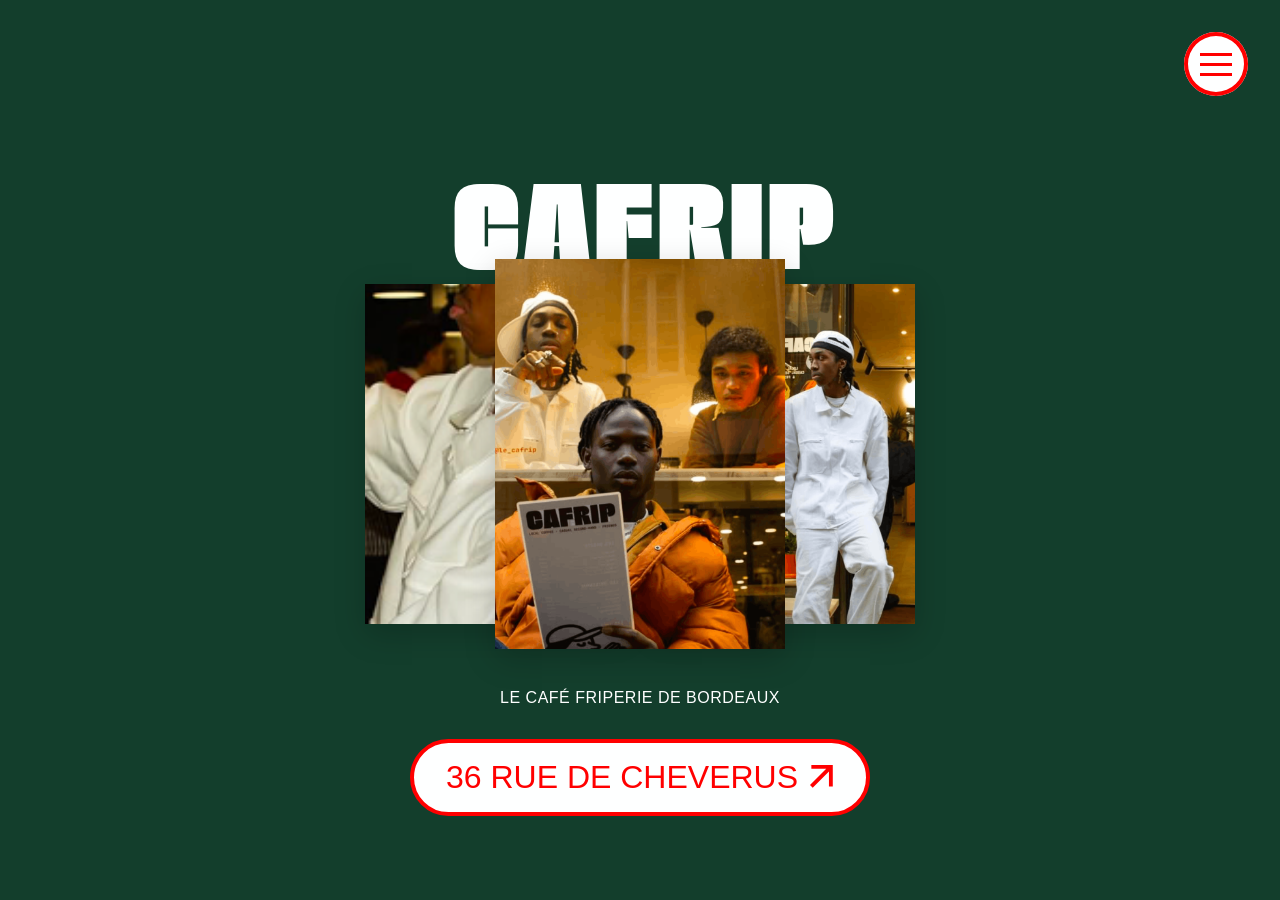
==== index.html @ 4154d9d3 "first commit" ====
<!DOCTYPE html>
<html lang="fr">

<head>
    <meta charset="UTF-8">
    <meta name="viewport" content="width=device-width, initial-scale=1.0">
    <title>CAFRIP - Le Café Friperie de Bordeaux</title>
    <link rel="stylesheet" href="style.css">
</head>

<body>
    <header>
        <button class="menu-button" id="openMenu" aria-label="Menu">
            <span class="hamburger"></span>
        </button>
    </header>

    <div class="menu-overlay" id="menuOverlay">
        <button class="close-button" id="closeMenu" aria-label="Fermer le menu">
            <span class="close-cross"></span>
        </button>
        <nav class="menu-nav">
            <a href="#" class="menu-link">ACCEUIL</a>
            <a href="#" class="menu-link">SHOP</a>
            <a href="#" class="menu-link">CARTE</a>
            <a href="#" class="menu-link">CONTACT</a>
        </nav>
    </div>

    <main class="scroll-container">
        <section class="section hero" id="home">
            <h1 class="main-title">CAFRIP</h1>

            <div class="image-track">
                <div class="image-container side left">
                    <img src="cafrip2.png" alt="Cafrip Side Image Left">
                </div>
                <div class="image-container center">
                    <img src="cafrip1.png" alt="Cafrip Central Image">
                </div>
                <div class="image-container side right">
                    <img src="cafrip3.png" alt="Cafrip Side Image Right">
                </div>
            </div>

            <p class="subtitle">LE CAFÉ FRIPERIE DE BORDEAUX</p>

            <a href="#" class="cta-button">
                36 RUE DE CHEVERUS <img src="arrow.svg" alt="arrow" class="arrow-icon">
            </a>
        </section>

        <section class="section shop" id="shop">
            <h2 class="main-title">SHOP</h2>

            <div class="product-grid">
                <div class="product-card">
                    <div class="product-image">
                        <img src="shop1.png" alt="Veste Carhartt">
                    </div>
                    <div class="product-info">
                        <span class="product-name">VESTE CARHARTT</span>
                        <span class="product-price">30€</span>
                    </div>
                </div>
                <div class="product-card">
                    <div class="product-image">
                        <img src="shop1.png" alt="Veste Carhartt">
                    </div>
                    <div class="product-info">
                        <span class="product-name">VESTE CARHARTT</span>
                        <span class="product-price">30€</span>
                    </div>
                </div>
                <div class="product-card">
                    <div class="product-image">
                        <img src="shop1.png" alt="Veste Carhartt">
                    </div>
                    <div class="product-info">
                        <span class="product-name">VESTE CARHARTT</span>
                        <span class="product-price">30€</span>
                    </div>
                </div>
                <div class="product-card">
                    <div class="product-image">
                        <img src="shop1.png" alt="Veste Carhartt">
                    </div>
                    <div class="product-info">
                        <span class="product-name">VESTE CARHARTT</span>
                        <span class="product-price">30€</span>
                    </div>
                </div>
            </div>

            <p class="shop-info">RETROUVEZ TOUTE NOTRE COLLECTION ET SES NOUVEAUTÉS EN MAGASIN</p>

            <a href="#" class="cta-button">
                SHOP VINTED <img src="arrow.svg" alt="arrow" class="arrow-icon">
            </a>
        </section>

        <section class="section carte" id="carte">
            <h2 class="main-title">CARTE</h2>

            <div class="carte-grid">
                <div class="carte-category">
                    <h3>CAFÉS</h3>
                    <div class="carte-item">
                        <span>ESPRESSO</span>
                        <span>2.50€</span>
                    </div>
                    <div class="carte-item">
                        <span>LATTE</span>
                        <span>4.50€</span>
                    </div>
                    <div class="carte-item">
                        <span>CAPPUCCINO</span>
                        <span>4.50€</span>
                    </div>
                    <div class="carte-item">
                        <span>FLAT WHITE</span>
                        <span>4.80€</span>
                    </div>
                </div>

                <div class="carte-category">
                    <h3>SWEETS</h3>
                    <div class="carte-item">
                        <span>COOKIE</span>
                        <span>3.50€</span>
                    </div>
                    <div class="carte-item">
                        <span>MUFFIN</span>
                        <span>4.00€</span>
                    </div>
                    <div class="carte-item">
                        <span>BROWNIE</span>
                        <span>4.50€</span>
                    </div>
                    <div class="carte-item">
                        <span>CAKE DU JOUR</span>
                        <span>4.50€</span>
                    </div>
                </div>
            </div>

        </section>
    </main>
    <script src="script.js"></script>
</body>

</html>
---- style.css ----
@font-face {
    font-family: 'NeilBold';
    src: url('Neil Bold.otf') format('opentype');
}

@import url('https://fonts.googleapis.com/css2?family=Outfit:wght@100;400;500&display=swap');

:root {
    --bg-color: #133E2C;
    --accent-red: #FF0000;
    --text-white: #FEFFFF;
    --font-main: 'NeilBold', sans-serif;
    --font-sub: 'Futura', 'Outfit', sans-serif;
}

* {
    margin: 0;
    padding: 0;
    box-sizing: border-box;
}

html,
body {
    height: 100%;
    overflow: hidden;
}

.scroll-container {
    height: 100dvh;
    overflow-y: auto;
    scroll-snap-type: y mandatory;
    scroll-behavior: smooth;
    -webkit-overflow-scrolling: touch;
}

body {
    background-color: var(--bg-color);
    color: var(--text-white);
    font-family: var(--font-sub);
}

header {
    display: flex;
    justify-content: flex-end;
    padding: 32px;
    position: fixed;
    width: 100%;
    top: 0;
    z-index: 500;
}

.menu-button {
    width: 64px;
    height: 64px;
    background-color: var(--text-white);
    border-radius: 50%;
    border: none;
    box-shadow: inset 0 0 0 4px var(--accent-red);
    display: flex;
    align-items: center;
    justify-content: center;
    cursor: pointer;
}

.hamburger {
    width: 32px;
    height: 3px;
    background-color: var(--accent-red);
    position: relative;
}

.hamburger::before,
.hamburger::after {
    content: '';
    position: absolute;
    width: 32px;
    height: 3px;
    background-color: var(--accent-red);
}

.hamburger::before {
    top: -10px;
    left: 0;
}

.hamburger::after {
    bottom: -10px;
    left: 0;
}

.menu-overlay {
    position: fixed;
    top: 0;
    left: 0;
    width: 100%;
    height: 100%;
    background-color: var(--text-white);
    z-index: 1000;
    display: flex;
    flex-direction: column;
    align-items: center;
    justify-content: center;
    opacity: 0;
    visibility: hidden;
    transition: all 0.4s ease-in-out;
}

.menu-overlay.active {
    opacity: 1;
    visibility: visible;
}

.close-button {
    position: absolute;
    top: 32px;
    right: 32px;
    width: 64px;
    height: 64px;
    background-color: transparent;
    border: 4px solid var(--accent-red);
    border-radius: 50%;
    display: flex;
    align-items: center;
    justify-content: center;
    cursor: pointer;
}

.close-cross {
    width: 32px;
    height: 3px;
    background-color: transparent;
    position: relative;
    display: flex;
    align-items: center;
    justify-content: center;
}

.close-cross::before,
.close-cross::after {
    content: '';
    position: absolute;
    width: 32px;
    height: 3px;
    background-color: var(--accent-red);
}

.close-cross::before {
    transform: rotate(45deg);
}

.close-cross::after {
    transform: rotate(-45deg);
}

.menu-nav {
    display: flex;
    flex-direction: column;
    align-items: center;
    gap: 56px;
}

.menu-link {
    font-size: 56px;
    color: var(--accent-red);
    text-decoration: none;
    font-weight: 500;
    text-transform: uppercase;
}

/* SECTION SYSTEM */
.section {
    height: 100dvh;
    width: 100vw;
    scroll-snap-align: start;
    scroll-snap-stop: always;
    display: flex;
    flex-direction: column;
    align-items: center;
    justify-content: center;
    position: relative;
    padding: 0 20px;
    flex-shrink: 0;
}

/* HERO SECTION CUSTOM */
.hero {
    padding-top: 100px;
}

.main-title {
    font-family: var(--font-main);
    font-size: 100px;
    line-height: 0.8;
    color: var(--text-white);
    margin-bottom: -6px;
    z-index: 1;
    text-align: center;
    white-space: nowrap;
    text-transform: uppercase;
    opacity: 0;
    transform: translateY(30px);
    transition: all 0.8s cubic-bezier(0.16, 1, 0.3, 1);
}

.section.is-visible .main-title {
    opacity: 1;
    transform: translateY(0);
}

.hero .image-track {
    display: flex;
    align-items: center;
    justify-content: center;
    width: 100vw;
    z-index: 10;
    margin-bottom: 40px;
    position: relative;
    opacity: 0;
    transform: scale(0.95);
    transition: all 1s cubic-bezier(0.16, 1, 0.3, 1) 0.2s;
}

.section.is-visible .image-track {
    opacity: 1;
    transform: scale(1);
}

.image-container {
    overflow: hidden;
    flex-shrink: 0;
    box-shadow: 0 10px 30px rgba(0, 0, 0, 0.2);
}

.image-container.center {
    width: 290px;
    height: 390px;
    z-index: 30;
    position: relative;
}

.image-container.side {
    width: 260px;
    height: 340px;
    z-index: 20;
    position: relative;
}

.image-container.side.left {
    margin-right: -130px;
}

.image-container.side.right {
    margin-left: -130px;
}

.image-container img {
    width: 100%;
    height: 100%;
    object-fit: cover;
}

.subtitle {
    font-weight: 100;
    font-size: 16px;
    letter-spacing: 0.5px;
    margin-bottom: 32px;
    text-align: center;
    text-transform: uppercase;
}

.cta-button {
    display: inline-flex;
    align-items: center;
    padding: 16px 32px;
    background-color: var(--text-white);
    color: var(--accent-red);
    border: 4px solid var(--accent-red);
    text-decoration: none;
    border-radius: 50px;
    font-size: 32px;
    font-weight: 500;
}

.arrow-icon {
    margin-left: 12px;
    width: 24px;
    height: 24px;
}

/* SHOP SECTION CUSTOM */
.shop {
    justify-content: flex-start;
    padding-top: 136px;
}

.shop .main-title {
    margin-bottom: 40px;
}

.product-grid {
    display: grid;
    grid-template-columns: 1fr 1fr;
    gap: 32px 20px;
    width: 100%;
    max-width: 360px;
    opacity: 0;
    transform: translateY(40px);
    transition: all 1s cubic-bezier(0.16, 1, 0.3, 1) 0.3s;
}

.section.is-visible .product-grid {
    opacity: 1;
    transform: translateY(0);
}

.product-card {
    display: flex;
    flex-direction: column;
    gap: 12px;
}

.product-image {
    width: 164px;
    height: 164px;
    background-color: #d9d9d9;
    overflow: hidden;
}

.product-image img {
    width: 100%;
    height: 100%;
    object-fit: cover;
}

.product-info {
    display: flex;
    justify-content: space-between;
    font-size: 12px;
    font-weight: 500;
    letter-spacing: 0.05em;
    padding: 0 4px;
}

.shop-info {
    font-size: 16px;
    text-align: center;
    max-width: 320px;
    line-height: 1.4;
    margin-top: 40px;
    opacity: 0;
    transform: translateY(20px);
    transition: all 1s cubic-bezier(0.16, 1, 0.3, 1) 0.5s;
}

.section.is-visible .shop-info {
    opacity: 1;
    transform: translateY(0);
}

.shop .cta-button {
    margin-top: 24px;
    margin-bottom: 40px;
}

/* CARTE SECTION */
.carte {
    justify-content: flex-start;
    padding-top: 136px;
}

.carte-grid {
    width: 100%;
    max-width: 320px;
    display: flex;
    flex-direction: column;
    gap: 40px;
    margin-top: 60px; /* Added spacing from title */
    opacity: 0;
    transform: translateY(40px);
    transition: all 1s cubic-bezier(0.16, 1, 0.3, 1) 0.3s;
}

.section.is-visible .carte-grid {
    opacity: 1;
    transform: translateY(0);
}

.carte-category {
    display: flex;
    flex-direction: column;
    gap: 16px;
}

.carte-category h3 {
    font-size: 20px;
    font-weight: 500;
    color: var(--accent-red);
    background-color: var(--text-white);
    padding: 4px 12px;
    align-self: flex-start;
    border-radius: 4px;
    letter-spacing: 0.1em;
}

.carte-item {
    display: flex;
    justify-content: space-between;
    font-size: 16px;
    font-weight: 500;
    letter-spacing: 0.05em;
    border-bottom: 1px solid rgba(254, 255, 255, 0.2);
    padding-bottom: 8px;
}

.carte .shop-info {
    margin-top: 56px;
    margin-bottom: 40px;
}
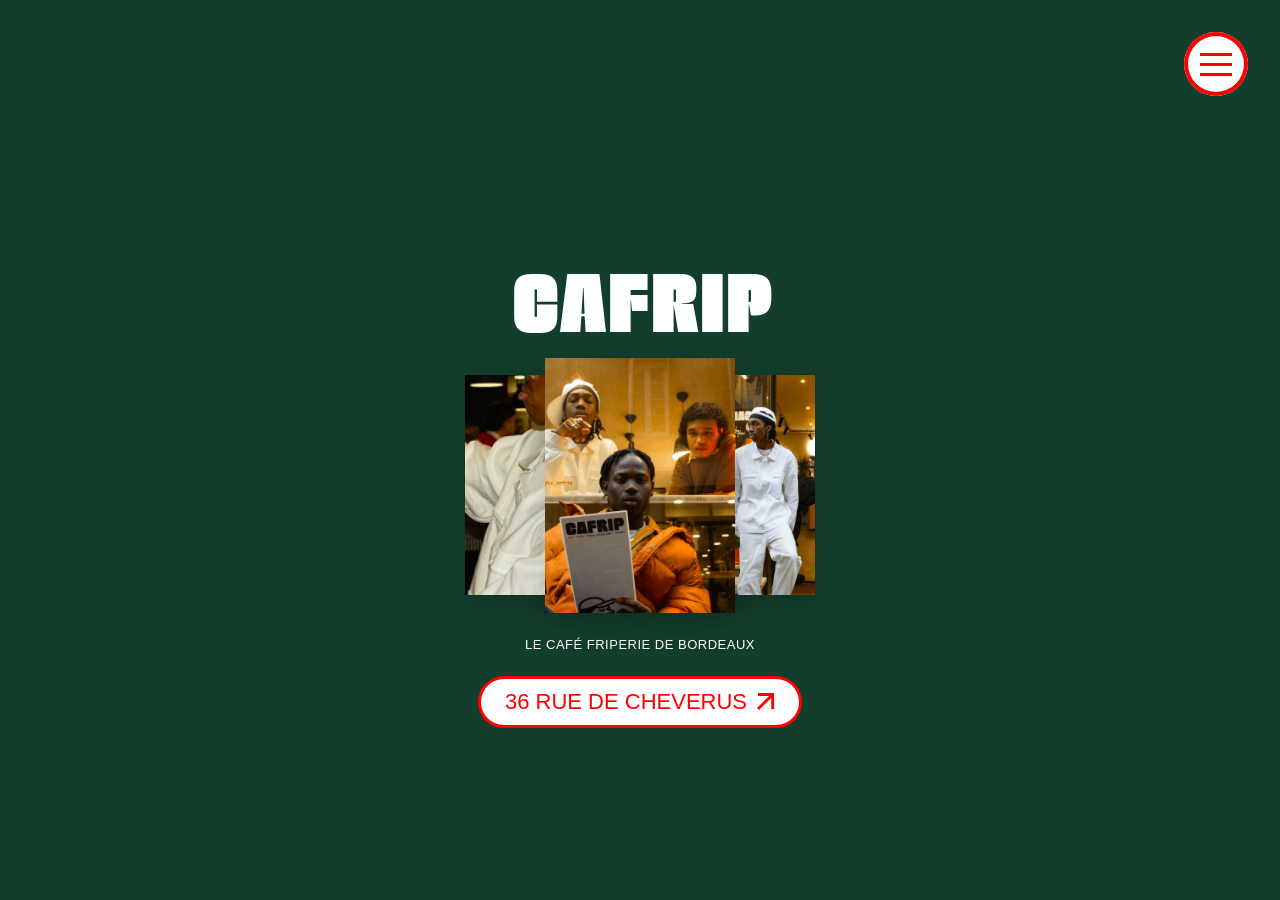
==== commit 0cbca943: "contact" ====
--- a/index.html
+++ b/index.html
@@ -143,7 +143,31 @@
                     </div>
                 </div>
             </div>
+        </section>
 
+        <section class="section contact" id="contact">
+            <h2 class="main-title">CONTACT</h2>
+
+            <div class="contact-info">
+                <div class="contact-block">
+                    <h3>ADRESSE</h3>
+                    <p>36 RUE DE CHEVERUS<br>33000 BORDEAUX</p>
+                </div>
+
+                <div class="contact-block">
+                    <h3>HORAIRES</h3>
+                    <p>MARDI - SAMEDI<br>11:00 — 19:00</p>
+                </div>
+
+                <div class="contact-block">
+                    <h3>INSTAGRAM</h3>
+                    <p>@le_cafrip</p>
+                </div>
+            </div>
+
+            <a href="https://maps.google.com" target="_blank" class="cta-button">
+                NOUS TROUVER <img src="arrow.svg" alt="arrow" class="arrow-icon">
+            </a>
         </section>
     </main>
     <script src="script.js"></script>
--- a/style.css
+++ b/style.css
@@ -37,6 +37,9 @@
     background-color: var(--bg-color);
     color: var(--text-white);
     font-family: var(--font-sub);
+    -webkit-font-smoothing: antialiased;
+    -moz-osx-font-smoothing: grayscale;
+    text-rendering: optimizeLegibility;
 }
 
 header {
@@ -156,18 +159,17 @@
     display: flex;
     flex-direction: column;
     align-items: center;
-    gap: 56px;
+    gap: 40px;
 }
 
 .menu-link {
-    font-size: 56px;
+    font-size: 40px;
     color: var(--accent-red);
     text-decoration: none;
     font-weight: 500;
     text-transform: uppercase;
 }
 
-/* SECTION SYSTEM */
 .section {
     height: 100dvh;
     width: 100vw;
@@ -182,23 +184,22 @@
     flex-shrink: 0;
 }
 
-/* HERO SECTION CUSTOM */
 .hero {
     padding-top: 100px;
 }
 
 .main-title {
     font-family: var(--font-main);
-    font-size: 100px;
-    line-height: 0.8;
+    font-size: clamp(48px, 12vw, 68px); /* More responsive sizing */
+    line-height: 0.9;
     color: var(--text-white);
-    margin-bottom: -6px;
+    margin-bottom: 0px;
     z-index: 1;
     text-align: center;
     white-space: nowrap;
     text-transform: uppercase;
     opacity: 0;
-    transform: translateY(30px);
+    transform: translateY(20px);
     transition: all 0.8s cubic-bezier(0.16, 1, 0.3, 1);
 }
 
@@ -213,10 +214,10 @@
     justify-content: center;
     width: 100vw;
     z-index: 10;
-    margin-bottom: 40px;
-    position: relative;
-    opacity: 0;
-    transform: scale(0.95);
+    margin: 24px 0; /* Standardized margin */
+    position: relative;
+    opacity: 0;
+    transform: scale(0.98);
     transition: all 1s cubic-bezier(0.16, 1, 0.3, 1) 0.2s;
 }
 
@@ -232,25 +233,25 @@
 }
 
 .image-container.center {
-    width: 290px;
-    height: 390px;
+    width: 190px;
+    height: 255px;
     z-index: 30;
     position: relative;
 }
 
 .image-container.side {
-    width: 260px;
-    height: 340px;
+    width: 165px;
+    height: 220px;
     z-index: 20;
     position: relative;
 }
 
 .image-container.side.left {
-    margin-right: -130px;
+    margin-right: -85px;
 }
 
 .image-container.side.right {
-    margin-left: -130px;
+    margin-left: -85px;
 }
 
 .image-container img {
@@ -261,9 +262,9 @@
 
 .subtitle {
     font-weight: 100;
-    font-size: 16px;
+    font-size: 13px;
     letter-spacing: 0.5px;
-    margin-bottom: 32px;
+    margin-bottom: 24px;
     text-align: center;
     text-transform: uppercase;
 }
@@ -271,132 +272,130 @@
 .cta-button {
     display: inline-flex;
     align-items: center;
-    padding: 16px 32px;
+    padding: 10px 24px;
     background-color: var(--text-white);
     color: var(--accent-red);
-    border: 4px solid var(--accent-red);
+    border: 3.5px solid var(--accent-red);
     text-decoration: none;
     border-radius: 50px;
-    font-size: 32px;
+    font-size: 22px;
     font-weight: 500;
 }
 
 .arrow-icon {
-    margin-left: 12px;
-    width: 24px;
-    height: 24px;
-}
-
-/* SHOP SECTION CUSTOM */
+    margin-left: 10px;
+    width: 18px;
+    height: 18px;
+}
+
 .shop {
-    justify-content: flex-start;
-    padding-top: 136px;
+    justify-content: center;
+    padding-top: 20px; /* Small buffer for the header */
 }
 
 .shop .main-title {
-    margin-bottom: 40px;
+    margin-bottom: 24px;
 }
 
 .product-grid {
     display: grid;
     grid-template-columns: 1fr 1fr;
-    gap: 32px 20px;
-    width: 100%;
-    max-width: 360px;
+    gap: 12px 12px; /* Reduced gaps */
+    width: 100%;
+    max-width: 320px;
+    opacity: 0;
+    transform: translateY(20px);
+    transition: all 1s cubic-bezier(0.16, 1, 0.3, 1) 0.3s;
+}
+
+.section.is-visible .product-grid {
+    opacity: 1;
+    transform: translateY(0);
+}
+
+.product-card {
+    display: flex;
+    flex-direction: column;
+    gap: 12px;
+}
+
+.product-image {
+    width: 100%;
+    aspect-ratio: 1/1;
+    background-color: #d9d9d9;
+    overflow: hidden;
+}
+
+.product-image img {
+    width: 100%;
+    height: 100%;
+    object-fit: cover;
+}
+
+.product-info {
+    display: flex;
+    justify-content: space-between;
+    font-size: 10px;
+    font-weight: 500;
+    letter-spacing: 0.05em;
+    padding: 0; /* Align perfectly with image edges */
+}
+
+.shop-info {
+    font-size: 13px;
+    text-align: center;
+    max-width: 260px;
+    line-height: 1.4;
+    margin-top: 20px;
+    opacity: 0;
+    transform: translateY(15px);
+    transition: all 1s cubic-bezier(0.16, 1, 0.3, 1) 0.5s;
+}
+
+.section.is-visible .shop-info {
+    opacity: 1;
+    transform: translateY(0);
+}
+
+.shop .cta-button {
+    margin-top: 12px;
+    margin-bottom: 0;
+}
+
+.carte {
+    justify-content: center;
+    padding-top: 20px;
+}
+
+.carte-grid {
+    width: 100%;
+    max-width: 300px;
+    display: flex;
+    flex-direction: column;
+    gap: 24px; /* More compact */
+    margin-top: 24px;
     opacity: 0;
     transform: translateY(40px);
     transition: all 1s cubic-bezier(0.16, 1, 0.3, 1) 0.3s;
 }
 
-.section.is-visible .product-grid {
+.section.is-visible .carte-grid {
     opacity: 1;
     transform: translateY(0);
 }
 
-.product-card {
-    display: flex;
-    flex-direction: column;
-    gap: 12px;
-}
-
-.product-image {
-    width: 164px;
-    height: 164px;
-    background-color: #d9d9d9;
-    overflow: hidden;
-}
-
-.product-image img {
-    width: 100%;
-    height: 100%;
-    object-fit: cover;
-}
-
-.product-info {
-    display: flex;
-    justify-content: space-between;
-    font-size: 12px;
-    font-weight: 500;
-    letter-spacing: 0.05em;
-    padding: 0 4px;
-}
-
-.shop-info {
+.carte-category {
+    display: flex;
+    flex-direction: column;
+    gap: 16px;
+}
+
+.carte-category h3 {
     font-size: 16px;
-    text-align: center;
-    max-width: 320px;
-    line-height: 1.4;
-    margin-top: 40px;
-    opacity: 0;
-    transform: translateY(20px);
-    transition: all 1s cubic-bezier(0.16, 1, 0.3, 1) 0.5s;
-}
-
-.section.is-visible .shop-info {
-    opacity: 1;
-    transform: translateY(0);
-}
-
-.shop .cta-button {
-    margin-top: 24px;
-    margin-bottom: 40px;
-}
-
-/* CARTE SECTION */
-.carte {
-    justify-content: flex-start;
-    padding-top: 136px;
-}
-
-.carte-grid {
-    width: 100%;
-    max-width: 320px;
-    display: flex;
-    flex-direction: column;
-    gap: 40px;
-    margin-top: 60px; /* Added spacing from title */
-    opacity: 0;
-    transform: translateY(40px);
-    transition: all 1s cubic-bezier(0.16, 1, 0.3, 1) 0.3s;
-}
-
-.section.is-visible .carte-grid {
-    opacity: 1;
-    transform: translateY(0);
-}
-
-.carte-category {
-    display: flex;
-    flex-direction: column;
-    gap: 16px;
-}
-
-.carte-category h3 {
-    font-size: 20px;
     font-weight: 500;
     color: var(--accent-red);
     background-color: var(--text-white);
-    padding: 4px 12px;
+    padding: 3px 10px;
     align-self: flex-start;
     border-radius: 4px;
     letter-spacing: 0.1em;
@@ -405,14 +404,61 @@
 .carte-item {
     display: flex;
     justify-content: space-between;
-    font-size: 16px;
+    font-size: 14px;
     font-weight: 500;
     letter-spacing: 0.05em;
     border-bottom: 1px solid rgba(254, 255, 255, 0.2);
-    padding-bottom: 8px;
+    padding-bottom: 6px;
 }
 
 .carte .shop-info {
     margin-top: 56px;
     margin-bottom: 40px;
+}
+
+/* CONTACT SECTION */
+.contact {
+    justify-content: center;
+    padding-top: 20px;
+}
+
+.contact-info {
+    width: 100%;
+    max-width: 300px;
+    display: flex;
+    flex-direction: column;
+    gap: 32px;
+    margin: 32px 0;
+    text-align: center;
+    opacity: 0;
+    transform: translateY(20px);
+    transition: all 1s cubic-bezier(0.16, 1, 0.3, 1) 0.3s;
+}
+
+.section.is-visible .contact-info {
+    opacity: 1;
+    transform: translateY(0);
+}
+
+.contact-block h3 {
+    font-size: 14px;
+    font-weight: 500;
+    color: var(--accent-red);
+    background-color: var(--text-white);
+    padding: 2px 8px;
+    display: inline-block;
+    border-radius: 4px;
+    letter-spacing: 0.1em;
+    margin-bottom: 12px;
+}
+
+.contact-block p {
+    font-size: 18px;
+    font-weight: 500;
+    line-height: 1.4;
+    letter-spacing: 0.05em;
+}
+
+.contact .cta-button {
+    margin-top: 16px;
 }
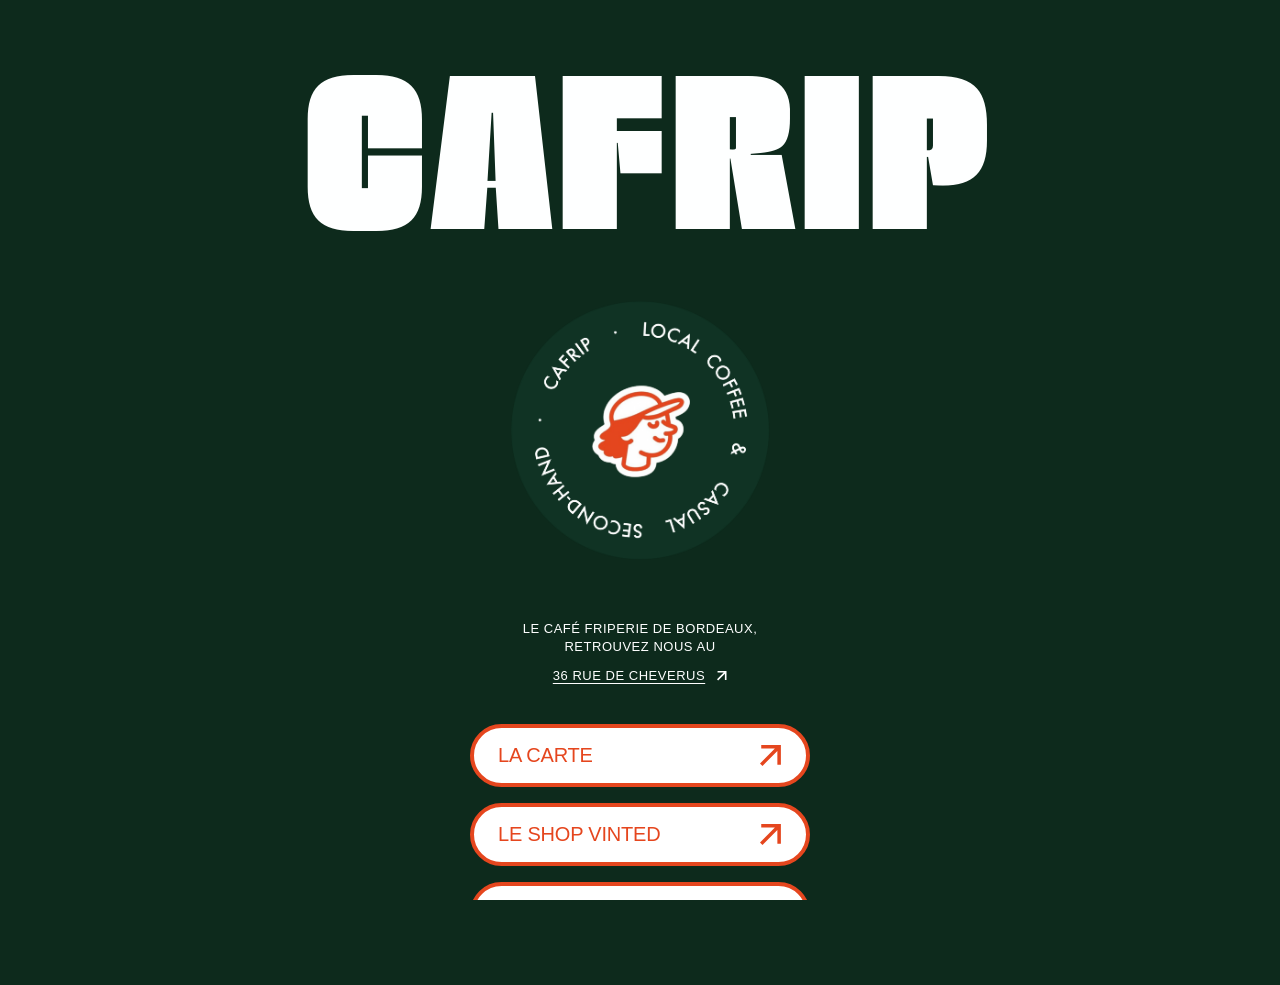
==== commit 443686ae: "version likntree" ====
--- a/index.html
+++ b/index.html
@@ -9,165 +9,41 @@
 </head>
 
 <body>
-    <header>
-        <button class="menu-button" id="openMenu" aria-label="Menu">
-            <span class="hamburger"></span>
-        </button>
-    </header>
 
-    <div class="menu-overlay" id="menuOverlay">
-        <button class="close-button" id="closeMenu" aria-label="Fermer le menu">
-            <span class="close-cross"></span>
-        </button>
-        <nav class="menu-nav">
-            <a href="#" class="menu-link">ACCEUIL</a>
-            <a href="#" class="menu-link">SHOP</a>
-            <a href="#" class="menu-link">CARTE</a>
-            <a href="#" class="menu-link">CONTACT</a>
-        </nav>
-    </div>
 
-    <main class="scroll-container">
+    <main>
         <section class="section hero" id="home">
             <h1 class="main-title">CAFRIP</h1>
 
-            <div class="image-track">
-                <div class="image-container side left">
-                    <img src="cafrip2.png" alt="Cafrip Side Image Left">
-                </div>
-                <div class="image-container center">
-                    <img src="cafrip1.png" alt="Cafrip Central Image">
-                </div>
-                <div class="image-container side right">
-                    <img src="cafrip3.png" alt="Cafrip Side Image Right">
-                </div>
+            <div class="sticker-container">
+                <img src="logo-stick.png" alt="Cafrip Sticker" class="rotating-sticker">
             </div>
 
-            <p class="subtitle">LE CAFÉ FRIPERIE DE BORDEAUX</p>
-
-            <a href="#" class="cta-button">
-                36 RUE DE CHEVERUS <img src="arrow.svg" alt="arrow" class="arrow-icon">
-            </a>
-        </section>
-
-        <section class="section shop" id="shop">
-            <h2 class="main-title">SHOP</h2>
-
-            <div class="product-grid">
-                <div class="product-card">
-                    <div class="product-image">
-                        <img src="shop1.png" alt="Veste Carhartt">
-                    </div>
-                    <div class="product-info">
-                        <span class="product-name">VESTE CARHARTT</span>
-                        <span class="product-price">30€</span>
-                    </div>
-                </div>
-                <div class="product-card">
-                    <div class="product-image">
-                        <img src="shop1.png" alt="Veste Carhartt">
-                    </div>
-                    <div class="product-info">
-                        <span class="product-name">VESTE CARHARTT</span>
-                        <span class="product-price">30€</span>
-                    </div>
-                </div>
-                <div class="product-card">
-                    <div class="product-image">
-                        <img src="shop1.png" alt="Veste Carhartt">
-                    </div>
-                    <div class="product-info">
-                        <span class="product-name">VESTE CARHARTT</span>
-                        <span class="product-price">30€</span>
-                    </div>
-                </div>
-                <div class="product-card">
-                    <div class="product-image">
-                        <img src="shop1.png" alt="Veste Carhartt">
-                    </div>
-                    <div class="product-info">
-                        <span class="product-name">VESTE CARHARTT</span>
-                        <span class="product-price">30€</span>
-                    </div>
-                </div>
+            <div class="hero-info">
+                <p>LE CAFÉ FRIPERIE DE BORDEAUX,<br>RETROUVEZ NOUS AU</p>
+                <a href="https://maps.google.com/?q=36+Rue+de+Cheverus,+33000+Bordeaux" target="_blank"
+                    class="address-link">
+                    <span class="underline">36 RUE DE CHEVERUS</span> <img src="arrow.svg" alt="arrow"
+                        class="hero-arrow">
+                </a>
             </div>
 
-            <p class="shop-info">RETROUVEZ TOUTE NOTRE COLLECTION ET SES NOUVEAUTÉS EN MAGASIN</p>
-
-            <a href="#" class="cta-button">
-                SHOP VINTED <img src="arrow.svg" alt="arrow" class="arrow-icon">
-            </a>
-        </section>
-
-        <section class="section carte" id="carte">
-            <h2 class="main-title">CARTE</h2>
-
-            <div class="carte-grid">
-                <div class="carte-category">
-                    <h3>CAFÉS</h3>
-                    <div class="carte-item">
-                        <span>ESPRESSO</span>
-                        <span>2.50€</span>
-                    </div>
-                    <div class="carte-item">
-                        <span>LATTE</span>
-                        <span>4.50€</span>
-                    </div>
-                    <div class="carte-item">
-                        <span>CAPPUCCINO</span>
-                        <span>4.50€</span>
-                    </div>
-                    <div class="carte-item">
-                        <span>FLAT WHITE</span>
-                        <span>4.80€</span>
-                    </div>
-                </div>
-
-                <div class="carte-category">
-                    <h3>SWEETS</h3>
-                    <div class="carte-item">
-                        <span>COOKIE</span>
-                        <span>3.50€</span>
-                    </div>
-                    <div class="carte-item">
-                        <span>MUFFIN</span>
-                        <span>4.00€</span>
-                    </div>
-                    <div class="carte-item">
-                        <span>BROWNIE</span>
-                        <span>4.50€</span>
-                    </div>
-                    <div class="carte-item">
-                        <span>CAKE DU JOUR</span>
-                        <span>4.50€</span>
-                    </div>
-                </div>
+            <div class="nav-buttons">
+                <a href="carte.html" class="pill-button">
+                    <span>LA CARTE</span>
+                    <img src="arrow.svg" alt="arrow" class="btn-arrow">
+                </a>
+                <a href="https://www.vinted.fr/member/37988023-lecafrip?utm_source=ig&utm_medium=social&utm_content=link_in_bio&fbclid=PAZXh0bgNhZW0CMTEAc3J0YwZhcHBfaWQMMjU2MjgxMDQwNTU4AAGnhkiny5TDxGn9fO3RfJ5dIhqkGyT4hilU8iPk9U0aBCuodS4OfJDUexYROmY_aem_rlY5-uy44Wq6JjPKJATlKw"
+                    class="pill-button">
+                    <span>LE SHOP VINTED</span>
+                    <img src="arrow.svg" alt="arrow" class="btn-arrow">
+                </a>
+                <a href="https://www.billetreduc.com/spectacle/le-wash-comedy-club-x-cafrip-395954?utm_source=ig&utm_medium=social&utm_content=link_in_bio&fbclid=PAZXh0bgNhZW0CMTEAc3J0YwZhcHBfaWQMMjU2MjgxMDQwNTU4AAGnCUiVS6lcXI9r7uXRzdC2Qi-eZXBT2RyyjeAL3UVCrSWfJs0qMbtUNdEoDP4_aem_Dgo01JcLeFZO3EKathHL-w"
+                    class="pill-button">
+                    <span>WASH COMEDY CLUB</span>
+                    <img src="arrow.svg" alt="arrow" class="btn-arrow">
+                </a>
             </div>
-        </section>
-
-        <section class="section contact" id="contact">
-            <h2 class="main-title">CONTACT</h2>
-
-            <div class="contact-info">
-                <div class="contact-block">
-                    <h3>ADRESSE</h3>
-                    <p>36 RUE DE CHEVERUS<br>33000 BORDEAUX</p>
-                </div>
-
-                <div class="contact-block">
-                    <h3>HORAIRES</h3>
-                    <p>MARDI - SAMEDI<br>11:00 — 19:00</p>
-                </div>
-
-                <div class="contact-block">
-                    <h3>INSTAGRAM</h3>
-                    <p>@le_cafrip</p>
-                </div>
-            </div>
-
-            <a href="https://maps.google.com" target="_blank" class="cta-button">
-                NOUS TROUVER <img src="arrow.svg" alt="arrow" class="arrow-icon">
-            </a>
         </section>
     </main>
     <script src="script.js"></script>
--- a/style.css
+++ b/style.css
@@ -3,14 +3,14 @@
     src: url('Neil Bold.otf') format('opentype');
 }
 
-@import url('https://fonts.googleapis.com/css2?family=Outfit:wght@100;400;500&display=swap');
+@import url('https://fonts.googleapis.com/css2?family=Outfit:wght@100;400;500;700;900&display=swap');
 
 :root {
-    --bg-color: #133E2C;
-    --accent-red: #FF0000;
+    --bg-color: #0D2A1C;
+    --accent-red: #E5461E;
     --text-white: #FEFFFF;
     --font-main: 'NeilBold', sans-serif;
-    --font-sub: 'Futura', 'Outfit', sans-serif;
+    --font-sub: 'Futura', 'Outfit', 'Montserrat', sans-serif;
 }
 
 * {
@@ -22,7 +22,7 @@
 html,
 body {
     height: 100%;
-    overflow: hidden;
+    overflow-x: hidden;
 }
 
 .scroll-container {
@@ -42,423 +42,473 @@
     text-rendering: optimizeLegibility;
 }
 
-header {
-    display: flex;
-    justify-content: flex-end;
-    padding: 32px;
-    position: fixed;
-    width: 100%;
-    top: 0;
-    z-index: 500;
-}
-
-.menu-button {
-    width: 64px;
-    height: 64px;
-    background-color: var(--text-white);
-    border-radius: 50%;
-    border: none;
-    box-shadow: inset 0 0 0 4px var(--accent-red);
-    display: flex;
-    align-items: center;
-    justify-content: center;
-    cursor: pointer;
-}
-
-.hamburger {
-    width: 32px;
-    height: 3px;
-    background-color: var(--accent-red);
-    position: relative;
-}
-
-.hamburger::before,
-.hamburger::after {
-    content: '';
-    position: absolute;
-    width: 32px;
-    height: 3px;
-    background-color: var(--accent-red);
-}
-
-.hamburger::before {
-    top: -10px;
-    left: 0;
-}
-
-.hamburger::after {
-    bottom: -10px;
-    left: 0;
-}
-
 .menu-overlay {
     position: fixed;
     top: 0;
     left: 0;
     width: 100%;
     height: 100%;
-    background-color: var(--text-white);
-    z-index: 1000;
-    display: flex;
-    flex-direction: column;
-    align-items: center;
-    justify-content: center;
-    opacity: 0;
+    background-color: var(--accent-red);
+    z-index: 2000;
+    display: flex;
+    flex-direction: column;
+    align-items: center;
+    justify-content: center;
     visibility: hidden;
-    transition: all 0.4s ease-in-out;
+    clip-path: circle(0% at calc(100% - 52px) 52px);
+    /* Wave starts from button center */
+    transition: clip-path 0.8s cubic-bezier(0.16, 1, 0.3, 1), visibility 0s 0.8s, opacity 0.4s ease;
 }
 
 .menu-overlay.active {
-    opacity: 1;
     visibility: visible;
-}
-
-.close-button {
+    clip-path: circle(150% at calc(100% - 52px) 52px);
+    transition: clip-path 0.8s cubic-bezier(0.16, 1, 0.3, 1), visibility 0s 0s, opacity 0.4s ease;
+}
+
+.close-menu-btn {
     position: absolute;
-    top: 32px;
-    right: 32px;
+    top: clamp(20px, 5vw, 32px);
+    /* Adaptive top spacing */
+    right: clamp(20px, 5vw, 32px);
+    /* Adaptive right spacing */
     width: 64px;
     height: 64px;
     background-color: transparent;
+    border: 4px solid var(--text-white);
+    border-radius: 50%;
+    display: flex;
+    align-items: center;
+    justify-content: center;
+    cursor: pointer;
+}
+
+.close-icon {
+    position: relative;
+    width: 30px;
+    height: 30px;
+}
+
+.close-icon::before,
+.close-icon::after {
+    content: '';
+    position: absolute;
+    top: 50%;
+    left: 0;
+    width: 100%;
+    height: 4px;
+    background-color: var(--text-white);
+}
+
+.close-icon::before {
+    transform: translateY(-50%) rotate(45deg);
+}
+
+.close-icon::after {
+    transform: translateY(-50%) rotate(-45deg);
+}
+
+.menu-nav {
+    display: flex;
+    flex-direction: column;
+    align-items: center;
+    gap: 40px;
+}
+
+.menu-link {
+    font-family: var(--font-sub);
+    font-size: 42px;
+    font-weight: 500;
+    color: var(--text-white);
+    text-decoration: none;
+    letter-spacing: 0.05em;
+    text-transform: uppercase;
+    transition: opacity 0.3s ease, transform 0.5s cubic-bezier(0.16, 1, 0.3, 1);
+    opacity: 0;
+    transform: scale(0.9) translateY(10px);
+}
+
+.menu-overlay.active .menu-link {
+    opacity: 1;
+    transform: scale(1) translateY(0);
+}
+
+.menu-overlay.active .menu-link:nth-child(1) {
+    transition-delay: 0.2s;
+}
+
+.menu-overlay.active .menu-link:nth-child(2) {
+    transition-delay: 0.3s;
+}
+
+.menu-overlay.active .menu-link:nth-child(3) {
+    transition-delay: 0.4s;
+}
+
+.menu-overlay.active .menu-link:nth-child(4) {
+    transition-delay: 0.5s;
+}
+
+.menu-link:hover {
+    opacity: 0.7;
+}
+
+.section {
+    min-height: 100dvh;
+    width: 100vw;
+    display: flex;
+    flex-direction: column;
+    align-items: center;
+    justify-content: flex-start;
+    /* Start from top to avoid clipping content */
+    position: relative;
+    padding: env(safe-area-inset-top) 20px env(safe-area-inset-bottom);
+    flex-shrink: 0;
+    scroll-snap-align: start;
+    scroll-snap-stop: always;
+}
+
+.hero {
+    display: flex;
+    flex-direction: column;
+    align-items: center;
+    justify-content: center;
+    padding: 60px 20px 40px;
+    /* More top padding for the title */
+    gap: 30px;
+    background-color: var(--bg-color);
+}
+
+.main-title {
+    font-family: var(--font-main);
+    font-size: clamp(50px, 18vw, 180px);
+    /* Slightly smaller floor and scaling */
+    line-height: 1;
+    color: var(--text-white);
+    text-align: center;
+    text-transform: uppercase;
+    width: 100%;
+    max-width: 100vw;
+    margin: 0;
+    white-space: nowrap;
+}
+
+.section-title {
+    font-family: var(--font-main);
+}
+
+.back-link {
+    text-decoration: none;
+    color: inherit;
+}
+
+.carte {
+    background-color: var(--bg-color);
+    justify-content: flex-start;
+    padding-top: 120px;
+    /* Space for the fixed header */
+    overflow: hidden;
+}
+
+.carte-header {
+    position: fixed;
+    top: 0;
+    left: 0;
+    width: 100%;
+    display: flex;
+    justify-content: space-between;
+    align-items: center;
+    padding: calc(env(safe-area-inset-top) + 20px) 20px 0;
+    z-index: 1000;
+    pointer-events: none;
+    /* Let clicks reach context if needed */
+}
+
+.carte-header>* {
+    pointer-events: auto;
+    /* Re-enable clicks for title and burger */
+}
+
+.carte .section-title {
+    font-size: clamp(28px, 10vw, 44px);
+    /* Reduced size to be more compact */
+    color: var(--text-white);
+    margin: 0;
+    line-height: 1;
+}
+
+.burger-menu {
+    width: 64px;
+    height: 64px;
+    background-color: #FFFFFF;
     border: 4px solid var(--accent-red);
     border-radius: 50%;
     display: flex;
-    align-items: center;
-    justify-content: center;
-    cursor: pointer;
-}
-
-.close-cross {
+    flex-direction: column;
+    align-items: center;
+    justify-content: center;
+    gap: 5px;
+    flex-shrink: 0;
+}
+
+.burger-menu span {
     width: 32px;
-    height: 3px;
-    background-color: transparent;
+    height: 4px;
+    background-color: var(--accent-red);
+}
+
+.toggle-container {
+    width: 100%;
+    display: flex;
+    justify-content: center;
+    margin-bottom: 30px;
+}
+
+.toggle-switch {
+    background-color: #FFFFFF;
+    border: 3px solid var(--accent-red);
+    border-radius: 50px;
+    display: flex;
+    padding: 3px;
+    width: 280px;
+    gap: 0;
+    /* Gap 0 because slider uses absolute positioning */
     position: relative;
-    display: flex;
-    align-items: center;
-    justify-content: center;
-}
-
-.close-cross::before,
-.close-cross::after {
-    content: '';
+    overflow: hidden;
+}
+
+.toggle-slider {
     position: absolute;
-    width: 32px;
-    height: 3px;
+    top: 3px;
+    left: 3px;
+    width: calc(50% - 3px);
+    /* Half width minus padding */
+    height: calc(100% - 6px);
+    /* Full height minus padding */
     background-color: var(--accent-red);
-}
-
-.close-cross::before {
-    transform: rotate(45deg);
-}
-
-.close-cross::after {
-    transform: rotate(-45deg);
-}
-
-.menu-nav {
-    display: flex;
-    flex-direction: column;
-    align-items: center;
-    gap: 40px;
-}
-
-.menu-link {
-    font-size: 40px;
-    color: var(--accent-red);
-    text-decoration: none;
-    font-weight: 500;
-    text-transform: uppercase;
-}
-
-.section {
-    height: 100dvh;
-    width: 100vw;
-    scroll-snap-align: start;
-    scroll-snap-stop: always;
-    display: flex;
-    flex-direction: column;
-    align-items: center;
-    justify-content: center;
-    position: relative;
-    padding: 0 20px;
-    flex-shrink: 0;
-}
-
-.hero {
-    padding-top: 100px;
-}
-
-.main-title {
-    font-family: var(--font-main);
-    font-size: clamp(48px, 12vw, 68px); /* More responsive sizing */
-    line-height: 0.9;
-    color: var(--text-white);
-    margin-bottom: 0px;
-    z-index: 1;
-    text-align: center;
-    white-space: nowrap;
-    text-transform: uppercase;
-    opacity: 0;
-    transform: translateY(20px);
-    transition: all 0.8s cubic-bezier(0.16, 1, 0.3, 1);
-}
-
-.section.is-visible .main-title {
-    opacity: 1;
-    transform: translateY(0);
-}
-
-.hero .image-track {
-    display: flex;
-    align-items: center;
-    justify-content: center;
-    width: 100vw;
-    z-index: 10;
-    margin: 24px 0; /* Standardized margin */
-    position: relative;
-    opacity: 0;
-    transform: scale(0.98);
-    transition: all 1s cubic-bezier(0.16, 1, 0.3, 1) 0.2s;
-}
-
-.section.is-visible .image-track {
-    opacity: 1;
-    transform: scale(1);
-}
-
-.image-container {
-    overflow: hidden;
-    flex-shrink: 0;
-    box-shadow: 0 10px 30px rgba(0, 0, 0, 0.2);
-}
-
-.image-container.center {
-    width: 190px;
-    height: 255px;
-    z-index: 30;
-    position: relative;
-}
-
-.image-container.side {
-    width: 165px;
-    height: 220px;
-    z-index: 20;
-    position: relative;
-}
-
-.image-container.side.left {
-    margin-right: -85px;
-}
-
-.image-container.side.right {
-    margin-left: -85px;
-}
-
-.image-container img {
-    width: 100%;
-    height: 100%;
-    object-fit: cover;
-}
-
-.subtitle {
-    font-weight: 100;
-    font-size: 13px;
-    letter-spacing: 0.5px;
-    margin-bottom: 24px;
-    text-align: center;
-    text-transform: uppercase;
-}
-
-.cta-button {
-    display: inline-flex;
-    align-items: center;
-    padding: 10px 24px;
-    background-color: var(--text-white);
-    color: var(--accent-red);
-    border: 3.5px solid var(--accent-red);
-    text-decoration: none;
-    border-radius: 50px;
-    font-size: 22px;
-    font-weight: 500;
-}
-
-.arrow-icon {
-    margin-left: 10px;
-    width: 18px;
-    height: 18px;
-}
-
-.shop {
-    justify-content: center;
-    padding-top: 20px; /* Small buffer for the header */
-}
-
-.shop .main-title {
-    margin-bottom: 24px;
-}
-
-.product-grid {
-    display: grid;
-    grid-template-columns: 1fr 1fr;
-    gap: 12px 12px; /* Reduced gaps */
-    width: 100%;
-    max-width: 320px;
-    opacity: 0;
-    transform: translateY(20px);
-    transition: all 1s cubic-bezier(0.16, 1, 0.3, 1) 0.3s;
-}
-
-.section.is-visible .product-grid {
-    opacity: 1;
-    transform: translateY(0);
-}
-
-.product-card {
-    display: flex;
-    flex-direction: column;
-    gap: 12px;
-}
-
-.product-image {
-    width: 100%;
-    aspect-ratio: 1/1;
-    background-color: #d9d9d9;
-    overflow: hidden;
-}
-
-.product-image img {
-    width: 100%;
-    height: 100%;
-    object-fit: cover;
-}
-
-.product-info {
-    display: flex;
-    justify-content: space-between;
-    font-size: 10px;
-    font-weight: 500;
-    letter-spacing: 0.05em;
-    padding: 0; /* Align perfectly with image edges */
-}
-
-.shop-info {
-    font-size: 13px;
-    text-align: center;
-    max-width: 260px;
-    line-height: 1.4;
-    margin-top: 20px;
-    opacity: 0;
-    transform: translateY(15px);
-    transition: all 1s cubic-bezier(0.16, 1, 0.3, 1) 0.5s;
-}
-
-.section.is-visible .shop-info {
-    opacity: 1;
-    transform: translateY(0);
-}
-
-.shop .cta-button {
-    margin-top: 12px;
-    margin-bottom: 0;
-}
-
-.carte {
-    justify-content: center;
-    padding-top: 20px;
-}
-
-.carte-grid {
-    width: 100%;
-    max-width: 300px;
-    display: flex;
-    flex-direction: column;
-    gap: 24px; /* More compact */
-    margin-top: 24px;
-    opacity: 0;
-    transform: translateY(40px);
-    transition: all 1s cubic-bezier(0.16, 1, 0.3, 1) 0.3s;
-}
-
-.section.is-visible .carte-grid {
-    opacity: 1;
-    transform: translateY(0);
-}
-
-.carte-category {
-    display: flex;
-    flex-direction: column;
-    gap: 16px;
-}
-
-.carte-category h3 {
+    border-radius: 40px;
+    transition: transform 1.2s cubic-bezier(0.16, 1, 0.3, 1);
+    z-index: 0;
+}
+
+.toggle-btn {
+    flex: 1;
+    border: none;
+    background: none;
+    padding: 10px 8px;
+    font-family: var(--font-sub);
     font-size: 16px;
     font-weight: 500;
     color: var(--accent-red);
-    background-color: var(--text-white);
-    padding: 3px 10px;
-    align-self: flex-start;
-    border-radius: 4px;
-    letter-spacing: 0.1em;
-}
-
-.carte-item {
-    display: flex;
+    border-radius: 40px;
+    cursor: pointer;
+    transition: color 1.2s ease;
+    position: relative;
+    z-index: 1;
+}
+
+.toggle-btn.active {
+    color: #FFFFFF;
+}
+
+.carousel-container {
+    flex: 1;
+    width: 100%;
+    display: flex;
+    align-items: center;
     justify-content: space-between;
+    position: relative;
+    padding: 0 5%;
+    margin-bottom: 120px;
+    /* Space for the dome panel */
+}
+
+.carousel-arrow {
+    background: none;
+    border: none;
+    padding: 10px;
+    cursor: pointer;
+}
+
+.carousel-arrow img {
+    width: 28px;
+    height: auto;
+    /* Native opacity from SVG used */
+}
+
+.carousel-arrow.left img {
+    transform: rotate(180deg);
+}
+
+.carousel-arrow.right img {
+    transform: rotate(0deg);
+}
+
+.carousel-viewport {
+    width: 100%;
+    max-width: 280px;
+    display: flex;
+    justify-content: center;
+}
+
+.carousel-item img {
+    width: 100%;
+    max-height: 40dvh;
+    object-fit: contain;
+}
+
+.product-card-arched {
+    position: absolute;
+    bottom: 0;
+    left: 0;
+    width: 100%;
+    background-color: #103324;
+    /* Vert foncé spécifique */
+    border: 4px solid rgba(255, 255, 255, 0.1);
+    /* Contour blanc à 10% d'opacité */
+    border-bottom: none;
+    /* Cache la bordure du bas pour fusionner avec le sol */
+    padding: 32px 12px 12px;
+    text-align: center;
+    z-index: 10;
+    display: flex;
+    flex-direction: column;
+    align-items: center;
+    gap: 8px;
+    /* Slightly tighter gap */
+    border-radius: 120px 120px 0 0;
+    /* Arched dome shape */
+}
+
+.product-title {
+    font-family: var(--font-sub);
+    font-weight: 800;
+    /* Extra bold */
+    font-size: clamp(24px, 7vw, 32px);
+    /* Significantly reduced */
+    color: var(--text-white);
+    margin: 0;
+    line-height: 1;
+    letter-spacing: 0.02em;
+    text-transform: uppercase;
+}
+
+.product-subtitle {
+    font-family: var(--font-sub);
     font-size: 14px;
+    /* Reduced from 18px */
+    color: var(--text-white);
+    font-weight: 400;
+    letter-spacing: 0.2em;
+    margin: 0;
+    opacity: 1;
+}
+
+.product-price {
+    font-family: var(--font-sub);
+    font-size: 20px;
+    /* Reduced from 24px */
+    color: var(--text-white);
+    font-weight: 400;
+    margin: 0;
+}
+
+.sticker-container {
+    width: clamp(240px, 70vw, 320px);
+    height: clamp(240px, 70vw, 320px);
+    display: flex;
+    align-items: center;
+    justify-content: center;
+}
+
+.rotating-sticker {
+    width: 100%;
+    height: 100%;
+    object-fit: contain;
+    animation: rotateSlow 24s linear infinite;
+}
+
+@keyframes rotateSlow {
+    from {
+        transform: rotate(0deg);
+    }
+
+    to {
+        transform: rotate(360deg);
+    }
+}
+
+.hero-info {
+    text-align: center;
+    color: var(--text-white);
+}
+
+.hero-info p {
+    font-size: 13px;
+    line-height: 1.4;
     font-weight: 500;
-    letter-spacing: 0.05em;
-    border-bottom: 1px solid rgba(254, 255, 255, 0.2);
-    padding-bottom: 6px;
-}
-
-.carte .shop-info {
-    margin-top: 56px;
-    margin-bottom: 40px;
-}
-
-/* CONTACT SECTION */
-.contact {
-    justify-content: center;
-    padding-top: 20px;
-}
-
-.contact-info {
-    width: 100%;
-    max-width: 300px;
-    display: flex;
-    flex-direction: column;
-    gap: 32px;
-    margin: 32px 0;
-    text-align: center;
-    opacity: 0;
-    transform: translateY(20px);
-    transition: all 1s cubic-bezier(0.16, 1, 0.3, 1) 0.3s;
-}
-
-.section.is-visible .contact-info {
-    opacity: 1;
-    transform: translateY(0);
-}
-
-.contact-block h3 {
-    font-size: 14px;
+    letter-spacing: 0.04em;
+    text-transform: uppercase;
+    margin-bottom: 10px;
+}
+
+.address-link {
+    color: var(--text-white);
+    text-decoration: none;
+    font-size: 13px;
     font-weight: 500;
+    letter-spacing: 0.04em;
+    display: inline-flex;
+    align-items: center;
+    gap: 12px;
+}
+
+.address-link .underline {
+    text-decoration: underline;
+    text-underline-offset: 3px;
+}
+
+.hero-arrow {
+    width: 10px;
+    height: 10px;
+    filter: brightness(0) invert(1);
+    transform: rotate(0deg);
+    /* Points up-right by default */
+}
+
+.btn-arrow {
+    width: 22px;
+    height: 22px;
+    color: #E5461E;
+    transform: rotate(0deg);
+}
+
+.nav-buttons {
+    display: flex;
+    flex-direction: column;
+    gap: 16px;
+    width: 100%;
+    max-width: 340px;
+    margin-top: 10px;
+}
+
+.pill-button {
+    background-color: #FFFFFF;
+    border: 4px solid var(--accent-red);
+    border-radius: 60px;
+    padding: 16px 24px;
+    display: flex;
+    justify-content: space-between;
+    align-items: center;
+    text-decoration: none;
     color: var(--accent-red);
-    background-color: var(--text-white);
-    padding: 2px 8px;
-    display: inline-block;
-    border-radius: 4px;
-    letter-spacing: 0.1em;
-    margin-bottom: 12px;
-}
-
-.contact-block p {
-    font-size: 18px;
     font-weight: 500;
-    line-height: 1.4;
-    letter-spacing: 0.05em;
-}
-
-.contact .cta-button {
-    margin-top: 16px;
+    /* Futura Medium Weight equivalent */
+    font-size: 20px;
+    letter-spacing: -0.01em;
+    transition: transform 0.2s ease;
+}
+
+.pill-button:hover {
+    transform: scale(1.02);
 }
